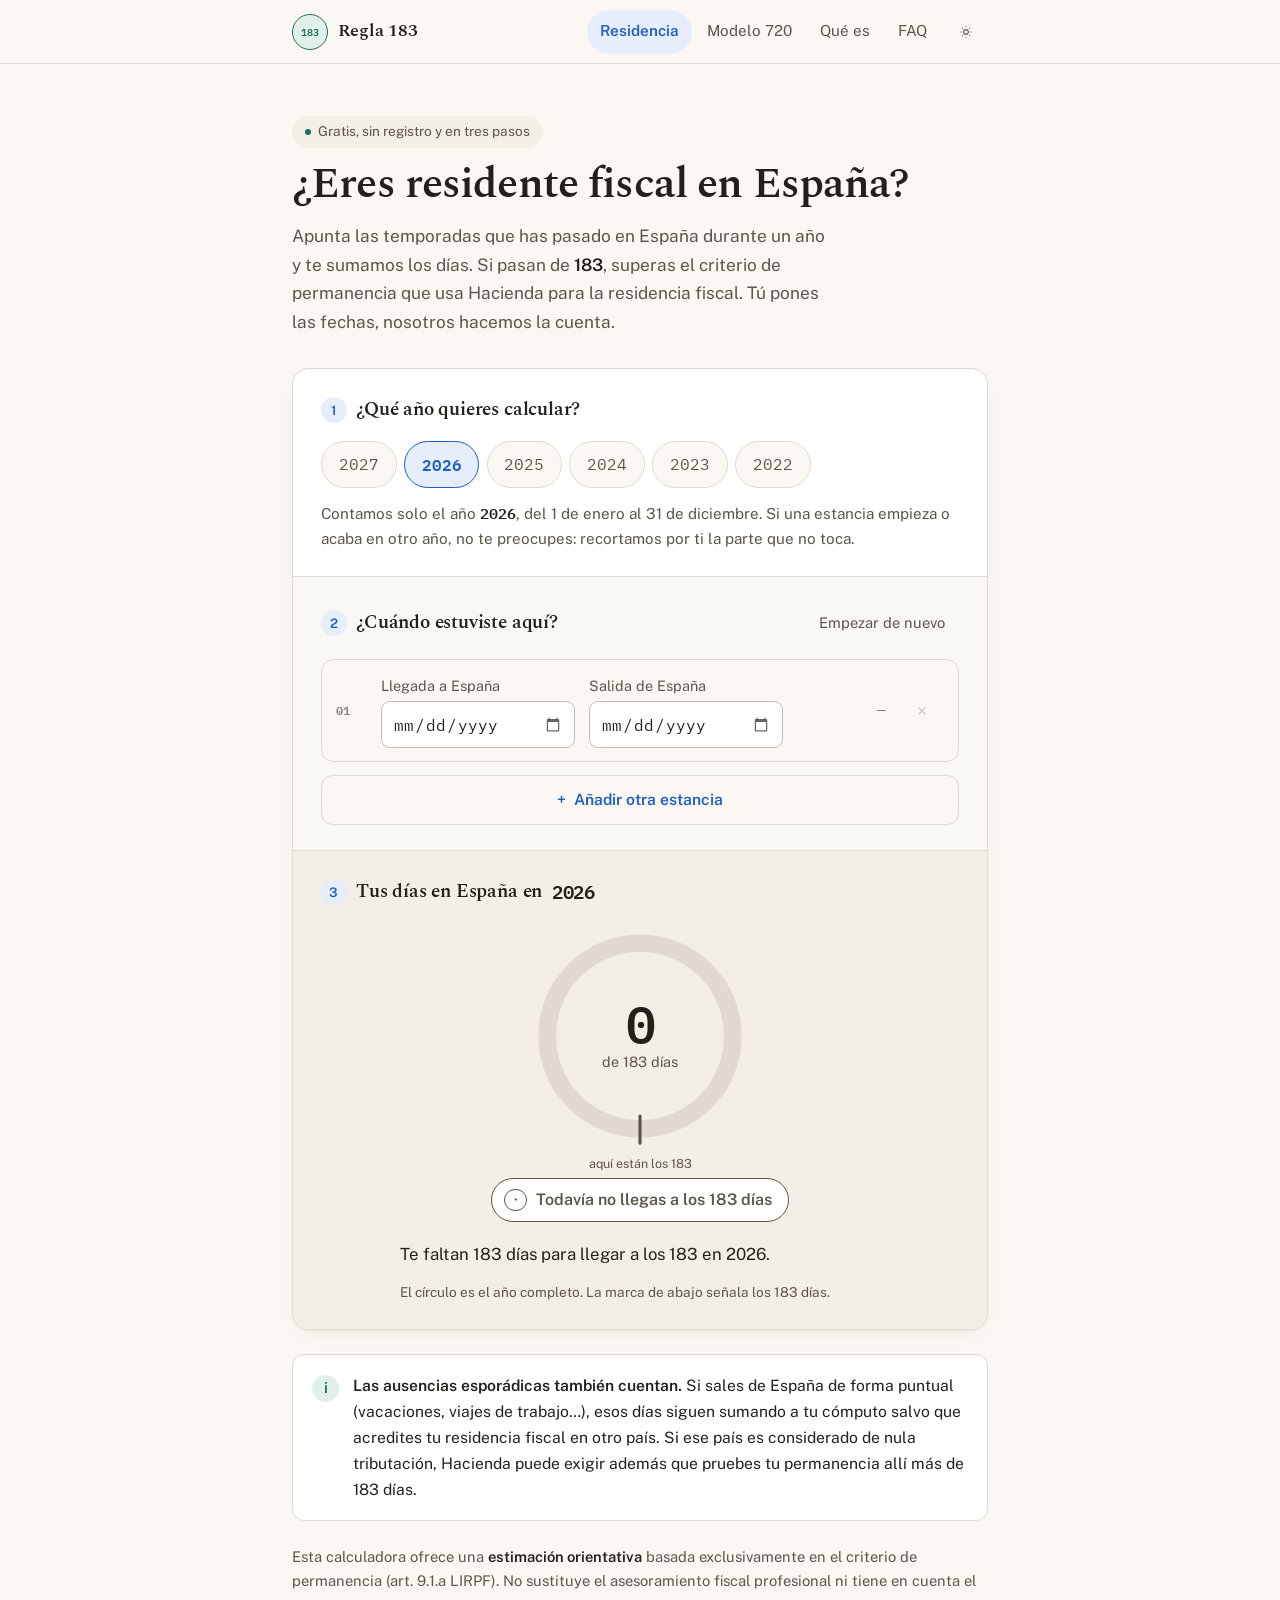
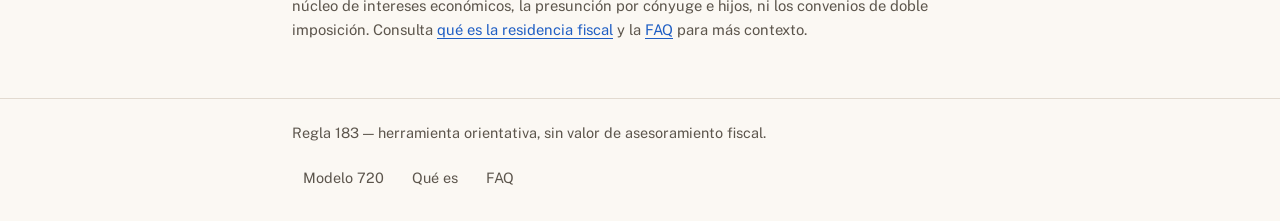
==== index.html @ afbf7faf "Añade segunda herramienta: asistente orientativo del Modelo 720 Nueva página modelo-720.html: asiste" ====
<!DOCTYPE html>
<html lang="es">
<head>
<meta charset="UTF-8" />
<meta name="viewport" content="width=device-width, initial-scale=1.0" />
<title>Regla 183 — Calculadora de residencia fiscal en España</title>
<meta name="description" content="Calcula cuántos días has estado en España durante el año natural y comprueba si superas el umbral de los 183 días que marca la residencia fiscal, según la Ley del IRPF." />
<link rel="canonical" href="https://183rule.netlify.app/" />
<meta name="theme-color" content="#fbf8f3" media="(prefers-color-scheme: light)" />
<meta name="theme-color" content="#191713" media="(prefers-color-scheme: dark)" />

<meta property="og:type" content="website" />
<meta property="og:site_name" content="Regla 183" />
<meta property="og:title" content="Regla 183 — Calculadora de residencia fiscal en España" />
<meta property="og:description" content="Calcula cuántos días has estado en España durante el año natural y comprueba si superas el umbral de los 183 días de residencia fiscal." />
<meta property="og:url" content="https://183rule.netlify.app/" />
<meta property="og:locale" content="es_ES" />
<meta property="og:image" content="https://183rule.netlify.app/assets/og-image.png" />
<meta property="og:image:width" content="1200" />
<meta property="og:image:height" content="630" />
<meta property="og:image:alt" content="Regla 183 — calculadora de residencia fiscal en España" />
<meta name="twitter:card" content="summary_large_image" />
<meta name="twitter:title" content="Regla 183 — Calculadora de residencia fiscal en España" />
<meta name="twitter:description" content="Calcula tus días de presencia en España y comprueba el umbral de los 183 días de residencia fiscal." />
<meta name="twitter:image" content="https://183rule.netlify.app/assets/og-image.png" />

<link rel="icon" type="image/svg+xml" href="assets/favicon.svg" />
<link rel="icon" type="image/png" sizes="16x16" href="assets/favicon-16x16.png" />
<link rel="icon" type="image/png" sizes="32x32" href="assets/favicon-32x32.png" />
<link rel="icon" type="image/png" sizes="48x48" href="assets/favicon-48x48.png" />
<link rel="apple-touch-icon" sizes="180x180" href="assets/apple-touch-icon.png" />
<script src="assets/theme-init.js"></script>
<link rel="preconnect" href="https://fonts.googleapis.com" />
<link rel="preconnect" href="https://fonts.gstatic.com" crossorigin />
<link href="https://fonts.googleapis.com/css2?family=Spectral:wght@600&family=Public+Sans:wght@400;600&family=IBM+Plex+Mono:wght@400;600&display=swap" rel="stylesheet" />
<link rel="stylesheet" href="assets/styles.css" />

<script type="application/ld+json">
{
  "@context": "https://schema.org",
  "@type": "WebApplication",
  "name": "Regla 183",
  "url": "https://183rule.netlify.app/",
  "description": "Calculadora orientativa de residencia fiscal en España según el criterio de los 183 días del artículo 9 de la Ley 35/2006 del IRPF.",
  "applicationCategory": "FinanceApplication",
  "operatingSystem": "Any",
  "isAccessibleForFree": true,
  "offers": {
    "@type": "Offer",
    "price": "0",
    "priceCurrency": "EUR"
  },
  "inLanguage": "es"
}
</script>
</head>
<body>
<a href="#main-content" class="skip-link">Saltar al contenido</a>

<header class="masthead">
  <div class="header-bar">
    <a href="index.html" class="brand">
      <span class="seal">183</span>
      <span class="wordmark">Regla 183</span>
    </a>
    <nav class="main-nav" aria-label="Principal">
      <div class="nav-links">
        <a href="index.html" class="nav-link" aria-current="page">Residencia</a>
        <a href="modelo-720.html" class="nav-link">Modelo 720</a>
        <a href="info.html" class="nav-link">Qué es</a>
        <a href="faq.html" class="nav-link">FAQ</a>
      </div>
      <button id="theme-toggle" class="theme-toggle" type="button" aria-label="Cambiar tema claro/oscuro">
        <svg width="14" height="14" viewBox="0 0 24 24" fill="none" stroke="currentColor" stroke-width="2" aria-hidden="true"><circle cx="12" cy="12" r="4"/><path d="M12 2v2M12 20v2M4.9 4.9l1.4 1.4M17.7 17.7l1.4 1.4M2 12h2M20 12h2M4.9 19.1l1.4-1.4M17.7 6.3l1.4-1.4"/></svg>
      </button>
    </nav>
  </div>
</header>

<main class="page-main" id="main-content">

  <div class="hero">
    <p class="eyebrow">Gratis, sin registro y en tres pasos</p>
    <h1>¿Eres residente fiscal en España?</h1>
    <p class="lede">
      Apunta las temporadas que has pasado en España durante un año y te sumamos los días. Si pasan de
      <strong>183</strong>, superas el criterio de permanencia que usa Hacienda para la residencia fiscal.
      Tú pones las fechas, nosotros hacemos la cuenta.
    </p>
  </div>

  <div class="sheet">

    <section class="step" aria-labelledby="step-year">
      <div class="step-head">
        <h2 class="step-title" id="step-year"><span class="step-num" aria-hidden="true">1</span> ¿Qué año quieres calcular?</h2>
      </div>
      <div id="year-picker" class="year-picker" role="group" aria-label="Elige el año natural del cálculo"></div>
      <p class="year-note">
        Contamos solo el año <strong id="year-note-value">—</strong>, del 1 de enero al 31 de diciembre. Si una
        estancia empieza o acaba en otro año, no te preocupes: recortamos por ti la parte que no toca.
      </p>
    </section>

    <section class="step step-periods" aria-labelledby="step-periods">
      <div class="step-head">
        <h2 class="step-title" id="step-periods"><span class="step-num" aria-hidden="true">2</span> ¿Cuándo estuviste aquí?</h2>
        <button type="button" id="reset-periods" class="btn-text">Empezar de nuevo</button>
      </div>

      <div id="periods" class="ledger"></div>

      <template id="row-template">
        <div class="ledger-row" role="group">
          <span class="ledger-index" aria-hidden="true">01</span>
          <div class="ledger-field is-start">
            <label class="field-label" data-role="start-label">Llegada a España</label>
            <input type="date" data-field="start" class="date-input" autocomplete="off" />
          </div>
          <div class="ledger-field is-end">
            <label class="field-label" data-role="end-label">Salida de España</label>
            <input type="date" data-field="end" class="date-input" autocomplete="off" />
          </div>
          <div class="row-days is-empty">—</div>
          <button type="button" class="remove-row" aria-label="Eliminar periodo">
            <svg width="14" height="14" viewBox="0 0 24 24" fill="none" stroke="currentColor" stroke-width="2" aria-hidden="true"><path d="M18 6L6 18M6 6l12 12"/></svg>
          </button>
        </div>
      </template>

      <button id="add-period" type="button" class="btn-add">
        <span aria-hidden="true">+</span><span>Añadir otra estancia</span>
      </button>
    </section>

    <section class="step verdict-panel" aria-labelledby="step-result">
      <div class="step-head">
        <h2 class="step-title" id="step-result">
          <span class="step-num" aria-hidden="true">3</span> Tus días en España en <span id="result-year" class="font-mono">—</span>
        </h2>
      </div>

      <div class="verdict-hero">
        <div class="gauge">
          <svg class="gauge-svg" viewBox="0 0 140 140" aria-hidden="true">
            <circle class="gauge-track" cx="70" cy="70" r="58"></circle>
            <circle id="gauge-arc" class="gauge-arc" cx="70" cy="70" r="58"></circle>
            <line class="gauge-threshold" x1="70" y1="120" x2="70" y2="137"></line>
          </svg>
          <div class="gauge-center">
            <span id="total-days" class="day-count">0</span>
            <span class="day-unit">de 183 días</span>
          </div>
          <span class="gauge-threshold-label" aria-hidden="true">aquí están los 183</span>
        </div>

        <span id="verdict-stamp" class="stamp is-not-resident">
          <span class="stamp-glyph" aria-hidden="true">—</span>
          <span id="verdict-stamp-text">Todavía no llegas a los 183 días</span>
        </span>
      </div>

      <div class="verdict-body">
        <p id="verdict-detail" class="verdict-detail" aria-live="polite">Pon tus fechas arriba y verás el total al instante.</p>
        <p id="verdict-overlap-note" class="verdict-overlap-note" hidden></p>
        <p class="gauge-caption">El círculo es el año completo. La marca de abajo señala los 183 días.</p>
      </div>
    </section>

  </div>

  <div class="notice">
    <span class="notice-icon" aria-hidden="true">i</span>
    <p>
      <strong>Las ausencias esporádicas también cuentan.</strong> Si sales de España de forma puntual (vacaciones,
      viajes de trabajo…), esos días siguen sumando a tu cómputo salvo que acredites tu residencia fiscal en otro
      país. Si ese país es considerado de nula tributación, Hacienda puede exigir además que pruebes tu permanencia
      allí más de 183 días.
    </p>
  </div>

  <div class="notice-muted">
    <p>
      Esta calculadora ofrece una <strong>estimación orientativa</strong> basada exclusivamente en el criterio de
      permanencia (art. 9.1.a LIRPF). No sustituye el asesoramiento fiscal profesional ni tiene en cuenta el
      núcleo de intereses económicos, la presunción por cónyuge e hijos, ni los convenios de doble imposición.
      Consulta <a href="info.html">qué es la residencia fiscal</a> y la <a href="faq.html">FAQ</a> para más contexto.
    </p>
  </div>

</main>

<footer class="site-footer">
  <div class="footer-bar">
    <p>Regla 183 — herramienta orientativa, sin valor de asesoramiento fiscal.</p>
    <nav class="footer-nav" aria-label="Pie de página">
      <a href="modelo-720.html" class="nav-link">Modelo 720</a>
      <a href="info.html" class="nav-link">Qué es</a>
      <a href="faq.html" class="nav-link">FAQ</a>
    </nav>
  </div>
</footer>

<script src="assets/calculator.js"></script>
<script src="assets/theme.js"></script>
</body>
</html>
---- assets/styles.css ----
/* ==========================================================================
   Regla 183 — sistema de diseño
   Tono: cercano y legible. Papel cálido, formas suaves, tipografía grande.
   Los datos (fechas, días) siguen en monoespaciada para que se lean exactos,
   pero los rótulos hablan en lenguaje normal, no administrativo.

   Hoja de estilos autocontenida (sin Tailwind ni ningún runtime).

   Tres acentos con papeles distintos:
   --action   → interacción (foco, enlaces, botón principal, año activo)
   --accent   → identidad de marca (sello, avisos), decorativo
   --positive → se ha superado el umbral de 183 días (resultado)
   ========================================================================== */

:root {
  --ink: #23201c;
  --ink-soft: #5c554c;
  --ink-faint: #8b8377;
  --paper: #fbf8f3;
  --paper-raised: #ffffff;
  --paper-sunken: #f4efe6;
  --line: #e2dad0;
  --line-strong: #c6bcae;
  --accent: #17705d;
  --accent-soft: #e2f0ea;
  --action: #1f5ec4;
  --action-soft: #e6edfb;
  --positive: #8a5f12;
  --positive-soft: #f3e8d2;
  --alert: #a93a2c;
  --alert-soft: #fbeae6;
  --focus-ring: #1f5ec4;
  --shadow-soft: 0 1px 2px rgba(35, 32, 28, 0.04), 0 8px 24px -12px rgba(35, 32, 28, 0.10);

  --font-display: "Spectral", Georgia, "Times New Roman", serif;
  --font-body: "Public Sans", system-ui, -apple-system, "Segoe UI", sans-serif;
  --font-mono: "IBM Plex Mono", ui-monospace, "SFMono-Regular", Menlo, Consolas, monospace;

  --r-lg: 16px;
  --r-md: 12px;
  --r-sm: 9px;

  --container: 46rem;
  --space-page-x: 1.25rem;
}

@media (prefers-color-scheme: dark) {
  :root:not([data-theme="light"]) {
    --ink: #f2ece2;
    --ink-soft: #b5aca0;
    --ink-faint: #8d8478;
    --paper: #191713;
    --paper-raised: #22201b;
    --paper-sunken: #14120f;
    --line: #34302a;
    --line-strong: #4a443c;
    --accent: #66c4a7;
    --accent-soft: #1b2b26;
    --action: #8fb6f5;
    --action-soft: #1c2434;
    --positive: #e0b15c;
    --positive-soft: #332a17;
    --alert: #e89a8c;
    --alert-soft: #2e211d;
    --focus-ring: #8fb6f5;
    --shadow-soft: 0 1px 2px rgba(0, 0, 0, 0.3), 0 10px 28px -14px rgba(0, 0, 0, 0.6);
  }
}

:root[data-theme="dark"] {
  --ink: #f2ece2;
  --ink-soft: #b5aca0;
  --ink-faint: #8d8478;
  --paper: #191713;
  --paper-raised: #22201b;
  --paper-sunken: #14120f;
  --line: #34302a;
  --line-strong: #4a443c;
  --accent: #66c4a7;
  --accent-soft: #1b2b26;
  --action: #8fb6f5;
  --action-soft: #1c2434;
  --alert: #e89a8c;
  --alert-soft: #2e211d;
  --focus-ring: #8fb6f5;
  --shadow-soft: 0 1px 2px rgba(0, 0, 0, 0.3), 0 10px 28px -14px rgba(0, 0, 0, 0.6);
}

/* ---- reset ---- */

* {
  box-sizing: border-box;
}

html {
  -webkit-text-size-adjust: 100%;
}

body {
  margin: 0;
  min-height: 100vh;
  min-height: 100svh;
  display: flex;
  flex-direction: column;
  background: var(--paper);
  color: var(--ink);
  font-family: var(--font-body);
  font-size: 17px;
  line-height: 1.6;
  -webkit-font-smoothing: antialiased;
}

@media (prefers-reduced-motion: reduce) {
  *, *::before, *::after {
    animation-duration: 0.001ms !important;
    transition-duration: 0.001ms !important;
    scroll-behavior: auto !important;
  }
}

h1, h2, h3 {
  font-family: var(--font-display);
  color: var(--ink);
  text-wrap: balance;
  font-weight: 600;
  margin: 0;
}

p {
  text-wrap: pretty;
}

strong, b {
  font-weight: 600;
}

a {
  color: inherit;
}

button {
  font: inherit;
  color: inherit;
}

svg {
  display: block;
}

.font-mono {
  font-family: var(--font-mono);
  font-feature-settings: "tnum" 1;
}

.muted {
  color: var(--ink-soft);
}

.sr-only {
  position: absolute;
  width: 1px;
  height: 1px;
  padding: 0;
  margin: -1px;
  overflow: hidden;
  clip: rect(0 0 0 0);
  white-space: nowrap;
  border: 0;
}

::selection {
  background: var(--action-soft);
  color: var(--ink);
}

a:focus-visible,
button:focus-visible,
input:focus-visible,
select:focus-visible,
summary:focus-visible,
[tabindex]:focus-visible {
  outline: 2.5px solid var(--focus-ring);
  outline-offset: 2px;
  border-radius: 6px;
}

.skip-link {
  position: absolute;
  left: 1rem;
  top: -3.5rem;
  background: var(--ink);
  color: var(--paper);
  padding: 0.7rem 1.1rem;
  border-radius: var(--r-sm);
  font-size: 0.95rem;
  z-index: 100;
  transition: top 0.15s ease;
}
.skip-link:focus {
  top: 1rem;
}

/* ---- page shell ---- */

.container {
  width: 100%;
  max-width: var(--container);
  margin-inline: auto;
  padding-inline: var(--space-page-x);
}

.page-main {
  flex: 1 1 auto;
  width: 100%;
  max-width: var(--container);
  margin-inline: auto;
  padding: 2rem var(--space-page-x) 3.5rem;
}

@media (min-width: 640px) {
  .page-main { padding-top: 3.25rem; }
}

/* ---- header ---- */

.masthead {
  border-bottom: 1px solid var(--line);
  position: sticky;
  top: 0;
  background: color-mix(in srgb, var(--paper) 88%, transparent);
  backdrop-filter: blur(8px);
  z-index: 10;
}

.header-bar {
  max-width: var(--container);
  margin-inline: auto;
  padding: 0.6rem var(--space-page-x);
  display: flex;
  align-items: center;
  justify-content: space-between;
  gap: 1rem;
}

.brand {
  display: flex;
  align-items: center;
  gap: 0.6rem;
  flex-shrink: 0;
  text-decoration: none;
}

.seal {
  width: 2.25rem;
  height: 2.25rem;
  border-radius: 50%;
  border: 1.5px solid var(--accent);
  background: var(--accent-soft);
  display: grid;
  place-items: center;
  font-family: var(--font-mono);
  font-size: 0.62rem;
  font-weight: 600;
  letter-spacing: 0.01em;
  color: var(--accent);
  flex-shrink: 0;
}

.wordmark {
  font-family: var(--font-display);
  font-weight: 600;
  font-size: 1.15rem;
  letter-spacing: -0.01em;
}

.main-nav {
  display: flex;
  align-items: center;
  gap: 0.25rem;
}

.nav-links {
  display: flex;
  align-items: center;
  gap: 0.15rem;
}

.nav-link {
  font-size: 0.95rem;
  color: var(--ink-soft);
  text-decoration: none;
  white-space: nowrap;
  border-radius: 999px;
  transition: color 0.15s ease, background-color 0.15s ease;
}
.nav-link:hover {
  color: var(--ink);
  background: var(--paper-sunken);
}
.nav-link[aria-current="page"] {
  color: var(--action);
  background: var(--action-soft);
  font-weight: 600;
}

.main-nav .nav-link {
  display: inline-flex;
  align-items: center;
  min-height: 2.75rem;
  padding: 0 0.8rem;
}

/* ---- theme toggle ---- */

.theme-toggle {
  width: 2.75rem;
  height: 2.75rem;
  border: 1px solid transparent;
  border-radius: 50%;
  display: grid;
  place-items: center;
  color: var(--ink-soft);
  background: transparent;
  cursor: pointer;
  transition: background-color 0.15s ease, color 0.15s ease;
  flex-shrink: 0;
}
.theme-toggle:hover { background: var(--paper-sunken); color: var(--ink); }

/* ---- hero ---- */

.hero {
  margin-bottom: 2rem;
}

.eyebrow {
  font-size: 0.85rem;
  color: var(--ink-soft);
  margin: 0 0 0.75rem;
  display: inline-flex;
  align-items: center;
  gap: 0.45rem;
  background: var(--paper-sunken);
  border-radius: 999px;
  padding: 0.3rem 0.8rem;
}
.eyebrow::before {
  content: "";
  width: 0.4rem;
  height: 0.4rem;
  border-radius: 50%;
  background: var(--accent);
  flex: none;
}

.hero h1 {
  font-size: 2.1rem;
  line-height: 1.15;
  letter-spacing: -0.02em;
  margin-bottom: 0.8rem;
}
@media (min-width: 640px) {
  .hero h1 { font-size: 2.7rem; }
}

.lede {
  font-size: 1.08rem;
  line-height: 1.65;
  color: var(--ink-soft);
  max-width: 34rem;
  margin: 0;
}
.lede strong {
  color: var(--ink);
}

/* ==========================================================================
   Hoja de cálculo: pasos 1 · 2 · 3
   ========================================================================== */

.sheet {
  border: 1px solid var(--line);
  border-radius: var(--r-lg);
  background: var(--paper-raised);
  box-shadow: var(--shadow-soft);
  overflow: hidden;
}

.step {
  padding: 1.35rem var(--space-page-x);
  border-bottom: 1px solid var(--line);
}
@media (min-width: 640px) {
  .step { padding: 1.6rem 1.75rem; }
}

.step:last-child { border-bottom: none; }

.step-periods {
  background: color-mix(in srgb, var(--paper-raised) 55%, var(--paper-sunken) 45%);
}

.step-head {
  display: flex;
  align-items: center;
  justify-content: space-between;
  gap: 0.5rem 1rem;
  flex-wrap: wrap;
  margin-bottom: 1rem;
}

.step-title {
  display: flex;
  align-items: center;
  gap: 0.6rem;
  margin: 0;
  font-family: var(--font-display);
  font-size: 1.2rem;
  font-weight: 600;
  letter-spacing: -0.01em;
  color: var(--ink);
}

.step-num {
  font-family: var(--font-body);
  font-size: 0.82rem;
  font-weight: 600;
  color: var(--action);
  background: var(--action-soft);
  width: 1.6rem;
  height: 1.6rem;
  border-radius: 50%;
  display: inline-grid;
  place-items: center;
  flex: none;
}

/* ---- año natural ---- */

.year-picker {
  display: flex;
  flex-wrap: wrap;
  gap: 0.45rem;
}

.year-btn {
  font-family: var(--font-mono);
  font-feature-settings: "tnum" 1;
  font-size: 1rem;
  min-height: 2.9rem;
  padding: 0 1.05rem;
  background: var(--paper);
  color: var(--ink-soft);
  border: 1px solid var(--line);
  border-radius: 999px;
  cursor: pointer;
  transition: border-color 0.15s ease, color 0.15s ease, background-color 0.15s ease, transform 0.12s ease;
}
.year-btn:hover {
  border-color: var(--line-strong);
  color: var(--ink);
}
.year-btn:active { transform: scale(0.97); }
.year-btn[aria-pressed="true"] {
  border-color: var(--action);
  background: var(--action-soft);
  color: var(--action);
  font-weight: 600;
}

.year-note {
  font-size: 0.95rem;
  line-height: 1.6;
  color: var(--ink-soft);
  margin: 0.9rem 0 0;
}
.year-note strong {
  color: var(--ink);
  font-family: var(--font-mono);
  font-feature-settings: "tnum" 1;
  font-weight: 600;
}

.field-label {
  font-size: 0.9rem;
  color: var(--ink-soft);
  display: block;
  margin-bottom: 0.35rem;
}

/* ---- section (páginas de contenido) ---- */

.section {
  margin-bottom: 2rem;
}

.section-head {
  display: flex;
  align-items: baseline;
  justify-content: space-between;
  gap: 1rem;
  margin-bottom: 0.5rem;
}

.section-label {
  font-family: var(--font-display);
  font-size: 1.2rem;
  color: var(--ink);
  margin: 0;
  font-weight: 600;
}

.btn-text {
  font-size: 0.92rem;
  color: var(--ink-soft);
  background: none;
  border: 1px solid transparent;
  border-radius: 999px;
  min-height: 2.5rem;
  padding: 0 0.8rem;
  cursor: pointer;
  transition: color 0.15s ease, background-color 0.15s ease;
}
.btn-text:hover {
  color: var(--ink);
  background: var(--paper-sunken);
}

/* ==========================================================================
   Periodos de estancia
   ========================================================================== */

.ledger {
  display: flex;
  flex-direction: column;
  gap: 0.7rem;
}

.ledger-row {
  display: grid;
  grid-template-columns: auto 1fr auto;
  grid-template-areas:
    "idx  days  del"
    "start start start"
    "end   end   end";
  gap: 0.7rem 0.75rem;
  align-items: center;
  padding: 0.85rem 0.9rem;
  border: 1px solid var(--line);
  border-radius: var(--r-md);
  background: var(--paper);
  transition: border-color 0.15s ease;
}
.ledger-row:hover,
.ledger-row:focus-within {
  border-color: var(--line-strong);
}

@media (min-width: 30rem) {
  .ledger-row {
    grid-template-columns: auto 1fr 1fr auto;
    grid-template-areas:
      "idx  days  days  del"
      "start start end  end";
  }
}

@media (min-width: 40rem) {
  .ledger-row {
    grid-template-columns: 1.9rem 1fr 1fr 5.5rem 2.75rem;
    grid-template-areas: "idx start end days del";
    align-items: end;
    gap: 0.9rem;
  }
}

.ledger-row.is-entering {
  animation: rowIn 0.24s cubic-bezier(0.22, 1, 0.36, 1);
}
.ledger-row.is-leaving {
  animation: rowOut 0.18s ease-in forwards;
  pointer-events: none;
}

@keyframes rowIn {
  from { opacity: 0; transform: translateY(-8px) scale(0.99); }
  to   { opacity: 1; transform: none; }
}
@keyframes rowOut {
  from { opacity: 1; }
  to   { opacity: 0; transform: translateY(-4px); }
}

.ledger-index {
  grid-area: idx;
  font-family: var(--font-mono);
  font-feature-settings: "tnum" 1;
  font-size: 0.78rem;
  font-weight: 600;
  color: var(--ink-faint);
  align-self: center;
}

.ledger-field { min-width: 0; }
.ledger-field.is-start { grid-area: start; }
.ledger-field.is-end { grid-area: end; }

@media (min-width: 40rem) {
  .ledger-field .field-label { margin-bottom: 0.3rem; }
}

.date-input {
  font-family: var(--font-mono);
  font-feature-settings: "tnum" 1;
  font-size: 1rem;
  min-height: 2.9rem;
  background: var(--paper-raised);
  border: 1px solid var(--line-strong);
  border-radius: var(--r-sm);
  color: var(--ink);
  padding: 0.5rem 0.7rem;
  width: 100%;
  transition: border-color 0.15s ease, box-shadow 0.15s ease;
}
.date-input:hover {
  border-color: var(--ink-faint);
}
.date-input:focus {
  border-color: var(--action);
  box-shadow: 0 0 0 3px var(--action-soft);
  outline: none;
}
.date-input.invalid {
  border-color: var(--alert);
  color: var(--alert);
}
.date-input:focus-visible {
  outline: 2.5px solid var(--focus-ring);
  outline-offset: 2px;
}
.date-input::-webkit-calendar-picker-indicator {
  opacity: 0.6;
  cursor: pointer;
}
.date-input:hover::-webkit-calendar-picker-indicator,
.date-input:focus::-webkit-calendar-picker-indicator {
  opacity: 1;
}
:root[data-theme="dark"] .date-input::-webkit-calendar-picker-indicator {
  filter: invert(0.85);
}
@media (prefers-color-scheme: dark) {
  :root:not([data-theme="light"]) .date-input::-webkit-calendar-picker-indicator {
    filter: invert(0.85);
  }
}

.row-days {
  grid-area: days;
  font-family: var(--font-mono);
  font-feature-settings: "tnum" 1;
  color: var(--ink-soft);
  font-size: 0.85rem;
  align-self: center;
  justify-self: end;
  text-align: right;
  white-space: nowrap;
  padding: 0.25rem 0.6rem;
  border-radius: 999px;
  background: var(--paper-sunken);
}
.row-days.is-empty {
  background: transparent;
  color: var(--ink-faint);
}
.row-days.is-invalid {
  color: var(--alert);
  background: var(--alert-soft);
}

@media (min-width: 40rem) {
  .row-days {
    background: transparent;
    padding: 0;
  }
  .row-days.is-invalid { background: transparent; }
}

.remove-row {
  grid-area: del;
  align-self: center;
  justify-self: end;
  color: var(--ink-soft);
  width: 2.75rem;
  height: 2.75rem;
  display: grid;
  place-items: center;
  border-radius: 50%;
  border: 1px solid transparent;
  background: none;
  cursor: pointer;
  transition: color 0.15s ease, background-color 0.15s ease, opacity 0.15s ease;
}
.remove-row:hover {
  color: var(--alert);
  background: var(--alert-soft);
}
.remove-row:disabled {
  opacity: 0.3;
  cursor: not-allowed;
  background: none;
}

.btn-add {
  font-size: 0.98rem;
  font-weight: 600;
  color: var(--action);
  background: var(--paper);
  border: 1px solid var(--line);
  border-radius: var(--r-md);
  width: 100%;
  margin-top: 0.8rem;
  min-height: 2.9rem;
  padding: 0.7rem;
  display: flex;
  align-items: center;
  justify-content: center;
  gap: 0.5rem;
  cursor: pointer;
  transition: background-color 0.15s ease, border-color 0.15s ease, color 0.15s ease, transform 0.12s ease;
}
.btn-add:hover {
  border-color: var(--action);
  background: var(--action-soft);
}
.btn-add:active { transform: scale(0.985); }

/* ==========================================================================
   Resultado
   ========================================================================== */

.verdict-panel {
  background: var(--paper-sunken);
}

.verdict-hero {
  display: flex;
  flex-direction: column;
  align-items: center;
  text-align: center;
}

.gauge {
  position: relative;
  width: 12.5rem;
  height: 12.5rem;
  flex: none;
  margin-bottom: 1.9rem;
}
@media (min-width: 34rem) {
  .gauge { width: 14rem; height: 14rem; }
}

.gauge-svg {
  width: 100%;
  height: 100%;
  overflow: visible;
}

.gauge-track {
  fill: none;
  stroke: var(--line);
  stroke-width: 11;
}

.gauge-arc {
  fill: none;
  stroke: var(--ink-faint);
  stroke-width: 11;
  stroke-linecap: round;
  transform: rotate(-90deg);
  transform-origin: 70px 70px;
  stroke-dasharray: 364.42;
  stroke-dashoffset: 364.42;
  transition: stroke-dashoffset 0.55s cubic-bezier(0.22, 1, 0.36, 1), stroke 0.3s ease;
}
.gauge-arc.is-resident {
  stroke: var(--positive);
}

.gauge-threshold {
  stroke: var(--ink-soft);
  stroke-width: 2;
  stroke-linecap: round;
}

.gauge-threshold-label {
  position: absolute;
  left: 50%;
  bottom: -0.4rem;
  transform: translate(-50%, 100%);
  font-size: 0.78rem;
  color: var(--ink-soft);
  white-space: nowrap;
}

.gauge-center {
  position: absolute;
  inset: 0;
  display: grid;
  place-content: center;
  justify-items: center;
  gap: 0.1rem;
  text-align: center;
}

.day-count {
  font-family: var(--font-mono);
  font-feature-settings: "tnum" 1;
  font-weight: 600;
  letter-spacing: -0.03em;
  line-height: 1;
  font-size: 3.1rem;
  color: var(--ink);
  transition: color 0.3s ease;
}
.gauge:has(.gauge-arc.is-resident) .day-count {
  color: var(--positive);
}

.day-unit {
  font-size: 0.9rem;
  color: var(--ink-soft);
}

.gauge-caption {
  font-size: 0.85rem;
  color: var(--ink-soft);
  margin: 0.9rem 0 0;
}

.verdict-body {
  max-width: 30rem;
  margin: 1.2rem auto 0;
}

.stamp {
  font-weight: 600;
  border: 1px solid currentColor;
  padding: 0.6rem 0.95rem 0.6rem 0.75rem;
  display: inline-flex;
  align-items: center;
  gap: 0.6rem;
  border-radius: 999px;
  font-size: 1rem;
  line-height: 1.35;
  text-align: left;
  color: var(--ink-soft);
  background: var(--paper-raised);
  transition: color 0.3s ease, background-color 0.3s ease, border-color 0.3s ease;
}
.stamp.is-resident {
  color: var(--positive);
  background: var(--positive-soft);
}
.stamp.is-not-resident {
  color: var(--ink-soft);
  background: var(--paper-raised);
}

.stamp-glyph {
  font-size: 0.95em;
  flex: none;
  width: 1.4rem;
  height: 1.4rem;
  border-radius: 50%;
  border: 1.5px solid currentColor;
  display: inline-grid;
  place-items: center;
  line-height: 1;
}

.verdict-detail {
  font-size: 1.05rem;
  color: var(--ink);
  margin: 0.9rem 0 0;
  line-height: 1.6;
}

.verdict-overlap-note {
  font-size: 0.92rem;
  color: var(--ink-soft);
  margin: 0.8rem 0 0;
  padding: 0.7rem 0.85rem;
  background: var(--paper-raised);
  border-radius: var(--r-sm);
}

/* ---- avisos ---- */

.notice {
  border: 1px solid var(--line);
  border-radius: var(--r-md);
  background: var(--paper-raised);
  padding: 1.1rem 1.2rem;
  margin-top: 1.5rem;
  display: flex;
  gap: 0.85rem;
}

.notice-icon {
  flex: none;
  width: 1.7rem;
  height: 1.7rem;
  border-radius: 50%;
  background: var(--accent-soft);
  color: var(--accent);
  display: grid;
  place-items: center;
  font-weight: 600;
  font-size: 0.95rem;
  margin-top: 0.1rem;
}

.notice-muted {
  padding: 0;
  margin-top: 1.5rem;
}

.notice p,
.notice-muted p {
  font-size: 0.98rem;
  line-height: 1.65;
  margin: 0;
}

.notice-muted p {
  color: var(--ink-soft);
  font-size: 0.92rem;
}

.notice-muted strong {
  color: var(--ink);
}

.notice-muted a,
.notice a {
  color: var(--action);
  text-decoration: underline;
  text-underline-offset: 3px;
  text-decoration-thickness: 1px;
}
.notice-muted a:hover,
.notice a:hover {
  text-decoration-color: transparent;
}

/* ---- páginas de contenido (info / faq) ---- */

.prose-doc {
  max-width: 38rem;
}
.prose-doc p {
  color: var(--ink);
  line-height: 1.75;
  margin: 0;
}
.prose-doc p + p {
  margin-top: 1.1rem;
}

.page-main > h2 {
  font-size: 1.65rem;
  margin-top: 2.75rem;
  margin-bottom: 0.9rem;
}

.doc-panel {
  background: var(--paper-raised);
  border: 1px solid var(--line);
  border-radius: var(--r-lg);
  box-shadow: var(--shadow-soft);
  padding: 1.35rem;
  margin: 2rem 0;
}

.clause + .clause {
  margin-top: 1.35rem;
  padding-top: 1.35rem;
  border-top: 1px solid var(--line);
}

.clause-title {
  margin: 0 0 0.6rem;
  font-size: 1.15rem;
}

.clause-number {
  font-family: var(--font-mono);
  color: var(--accent);
  font-size: 0.85em;
}

.clause-body {
  font-size: 1rem;
  line-height: 1.7;
  color: var(--ink-soft);
  margin: 0;
}
.clause-body strong {
  color: var(--ink);
}

.back-link {
  display: inline-flex;
  align-items: center;
  gap: 0.45rem;
  margin-top: 2.5rem;
  min-height: 2.75rem;
  padding: 0 0.9rem 0 0.7rem;
  border-radius: 999px;
  background: var(--paper-sunken);
  font-size: 0.98rem;
  color: var(--ink-soft);
  text-decoration: none;
  transition: color 0.15s ease, background-color 0.15s ease;
}
.back-link:hover {
  color: var(--action);
  background: var(--action-soft);
}

/* ---- FAQ ---- */

.faq-list {
  display: flex;
  flex-direction: column;
  gap: 0.6rem;
}

details.faq-item {
  border: 1px solid var(--line);
  border-radius: var(--r-md);
  background: var(--paper-raised);
  padding: 0 1.1rem;
  transition: border-color 0.15s ease;
}
details.faq-item[open] {
  border-color: var(--line-strong);
}
details.faq-item summary {
  cursor: pointer;
  list-style: none;
  font-family: var(--font-display);
  display: flex;
  align-items: flex-start;
  justify-content: space-between;
  gap: 1rem;
  font-size: 1.15rem;
  line-height: 1.45;
  padding: 1.05rem 0;
  transition: color 0.15s ease;
}
details.faq-item summary:hover { color: var(--action); }
details.faq-item summary::-webkit-details-marker { display: none; }

.faq-marker {
  font-family: var(--font-body);
  color: var(--action);
  transition: transform 0.2s ease;
  flex-shrink: 0;
  margin-top: 0.15em;
}
details.faq-item[open] .faq-marker { transform: rotate(45deg); }

.faq-answer {
  font-size: 1rem;
  line-height: 1.7;
  color: var(--ink-soft);
  max-width: 36rem;
  margin: 0 0 1.1rem;
}
.faq-answer strong {
  color: var(--ink);
}
.faq-answer a {
  color: var(--action);
  text-decoration: underline;
  text-underline-offset: 2px;
}

/* ---- footer ---- */

.site-footer {
  border-top: 1px solid var(--line);
  margin-top: auto;
}

.footer-bar {
  max-width: var(--container);
  margin-inline: auto;
  padding: 1.35rem var(--space-page-x);
  display: flex;
  flex-wrap: wrap;
  align-items: center;
  justify-content: space-between;
  gap: 0.75rem;
  font-size: 0.9rem;
  color: var(--ink-soft);
}

.footer-bar p {
  margin: 0;
}

.footer-nav {
  display: flex;
  gap: 0.35rem;
}

.footer-nav .nav-link {
  display: inline-flex;
  align-items: center;
  min-height: 2.75rem;
  padding: 0 0.7rem;
  font-size: 0.9rem;
}

/* ---- 404 ---- */

.error-page {
  flex: 1 1 auto;
  display: flex;
  flex-direction: column;
  align-items: flex-start;
  justify-content: center;
  max-width: var(--container);
  width: 100%;
  margin-inline: auto;
  padding: 3rem var(--space-page-x);
}
.error-page .eyebrow { margin-bottom: 0.9rem; }
.error-page h1 { font-size: 2.1rem; margin-bottom: 0.8rem; }

/* ==========================================================================
   Asistente Modelo 720 (mismo lenguaje visual que la calculadora de la
   regla de los 183: .sheet, .stamp, .verdict-detail, .year-btn se
   reutilizan tal cual; estas clases son las que le son propias)
   ========================================================================== */

.wizard-progress {
  font-family: var(--font-mono);
  font-size: 0.75rem;
  letter-spacing: 0.04em;
  color: var(--ink-faint);
  margin: 0 0 0.9rem;
}

.wizard-step {
  animation: wizardIn 0.22s cubic-bezier(0.22, 1, 0.36, 1);
}
@keyframes wizardIn {
  from { opacity: 0; transform: translateY(6px); }
  to { opacity: 1; transform: none; }
}

.wizard-question {
  font-size: 1.3rem;
  line-height: 1.3;
  margin: 0 0 0.6rem;
}
@media (min-width: 640px) {
  .wizard-question { font-size: 1.5rem; }
}

.wizard-help {
  font-size: 0.95rem;
  line-height: 1.55;
  color: var(--ink-soft);
  max-width: 32rem;
  margin: 0 0 1.3rem;
}

.wizard-options {
  display: flex;
  flex-wrap: wrap;
  gap: 0.6rem;
  margin-bottom: 0.4rem;
}

.choice-btn {
  font-family: var(--font-body);
  font-size: 1rem;
  min-height: 2.9rem;
  padding: 0 1.15rem;
  background: var(--paper);
  color: var(--ink-soft);
  border: 1px solid var(--line);
  border-radius: 999px;
  cursor: pointer;
  transition: border-color 0.15s ease, color 0.15s ease, background-color 0.15s ease, transform 0.12s ease;
}
.choice-btn:hover {
  border-color: var(--line-strong);
  color: var(--ink);
}
.choice-btn:active { transform: scale(0.97); }
.choice-btn[aria-pressed="true"] {
  border-color: var(--action);
  background: var(--action-soft);
  color: var(--action);
  font-weight: 600;
}

.value-field {
  max-width: 20rem;
  margin-bottom: 0.4rem;
}

.value-input-row {
  position: relative;
  display: flex;
  align-items: center;
}

.value-input {
  font-family: var(--font-mono);
  font-feature-settings: "tnum" 1;
  font-size: 1.1rem;
  min-height: 2.9rem;
  background: var(--paper-raised);
  border: 1px solid var(--line-strong);
  border-radius: var(--r-sm);
  color: var(--ink);
  padding: 0.5rem 2.3rem 0.5rem 0.7rem;
  width: 100%;
  transition: border-color 0.15s ease, box-shadow 0.15s ease;
}
.value-input:hover { border-color: var(--ink-faint); }
.value-input:focus {
  border-color: var(--action);
  box-shadow: 0 0 0 3px var(--action-soft);
  outline: none;
}
.value-input:focus-visible {
  outline: 2.5px solid var(--focus-ring);
  outline-offset: 2px;
}

.value-input-suffix {
  position: absolute;
  right: 0.85rem;
  color: var(--ink-faint);
  font-family: var(--font-mono);
  font-size: 0.95rem;
  pointer-events: none;
}

.wizard-nav {
  display: flex;
  align-items: center;
  gap: 0.75rem;
  margin-top: 1.4rem;
}

.wizard-nav .btn-add {
  width: auto;
  margin-top: 0;
  padding: 0.7rem 1.4rem;
}

/* ---- resultado del asistente ---- */

.result-breakdown {
  list-style: none;
  margin: 1rem 0 0;
  padding: 0;
  display: flex;
  flex-direction: column;
  gap: 0.6rem;
}

.result-item {
  display: flex;
  align-items: flex-start;
  gap: 0.6rem;
  font-size: 0.95rem;
  line-height: 1.5;
  color: var(--ink-soft);
}

.result-item-icon {
  flex: none;
  width: 1.35rem;
  height: 1.35rem;
  border-radius: 50%;
  border: 1.5px solid currentColor;
  display: inline-grid;
  place-items: center;
  font-size: 0.75rem;
  font-weight: 600;
  margin-top: 0.05rem;
}
.result-item.is-flagged { color: var(--positive); }
.result-item.is-clear { color: var(--ink-faint); }

.result-callout {
  margin-top: 1rem;
  padding: 0.85rem 1rem;
  border-radius: var(--r-sm);
  background: var(--paper-raised);
  border: 1px solid var(--line);
  font-size: 0.9rem;
  line-height: 1.6;
  color: var(--ink-soft);
}
.result-callout strong { color: var(--ink); }

.cross-link {
  display: inline-flex;
  align-items: center;
  gap: 0.45rem;
  margin-top: 0.5rem;
  font-size: 0.95rem;
  color: var(--action);
  text-decoration: underline;
  text-underline-offset: 3px;
}
.cross-link:hover { text-decoration-color: transparent; }
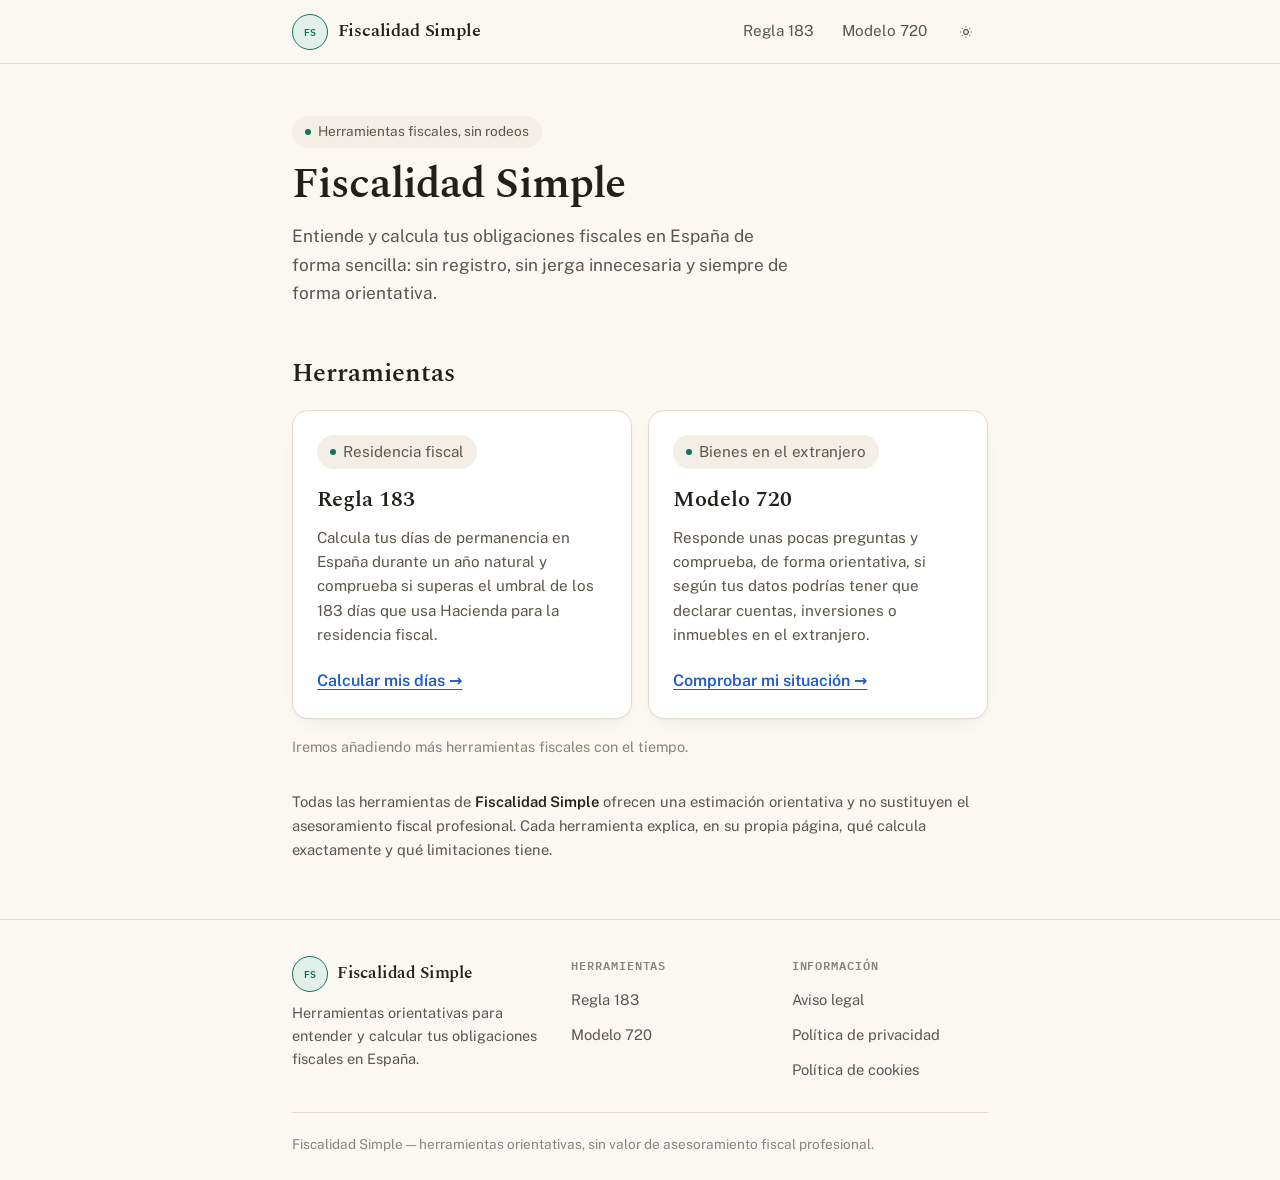
==== commit 2bf867e3: "Reorganiza la arquitectura: Fiscalidad Simple como plataforma La web pasa de ser "la web de la Regla" ====
--- a/index.html
+++ b/index.html
@@ -3,25 +3,25 @@
 <head>
 <meta charset="UTF-8" />
 <meta name="viewport" content="width=device-width, initial-scale=1.0" />
-<title>Regla 183 — Calculadora de residencia fiscal en España</title>
-<meta name="description" content="Calcula cuántos días has estado en España durante el año natural y comprueba si superas el umbral de los 183 días que marca la residencia fiscal, según la Ley del IRPF." />
+<title>Fiscalidad Simple — Herramientas fiscales para particulares en España</title>
+<meta name="description" content="Entiende y calcula tus obligaciones fiscales en España de forma sencilla: residencia fiscal (Regla 183), Modelo 720 y más herramientas orientativas, gratis y sin registro." />
 <link rel="canonical" href="https://183rule.netlify.app/" />
 <meta name="theme-color" content="#fbf8f3" media="(prefers-color-scheme: light)" />
 <meta name="theme-color" content="#191713" media="(prefers-color-scheme: dark)" />
 
 <meta property="og:type" content="website" />
-<meta property="og:site_name" content="Regla 183" />
-<meta property="og:title" content="Regla 183 — Calculadora de residencia fiscal en España" />
-<meta property="og:description" content="Calcula cuántos días has estado en España durante el año natural y comprueba si superas el umbral de los 183 días de residencia fiscal." />
+<meta property="og:site_name" content="Fiscalidad Simple" />
+<meta property="og:title" content="Fiscalidad Simple — Herramientas fiscales para particulares en España" />
+<meta property="og:description" content="Entiende y calcula tus obligaciones fiscales en España de forma sencilla: residencia fiscal, Modelo 720 y más herramientas orientativas." />
 <meta property="og:url" content="https://183rule.netlify.app/" />
 <meta property="og:locale" content="es_ES" />
 <meta property="og:image" content="https://183rule.netlify.app/assets/og-image.png" />
 <meta property="og:image:width" content="1200" />
 <meta property="og:image:height" content="630" />
-<meta property="og:image:alt" content="Regla 183 — calculadora de residencia fiscal en España" />
+<meta property="og:image:alt" content="Fiscalidad Simple — herramientas fiscales para particulares" />
 <meta name="twitter:card" content="summary_large_image" />
-<meta name="twitter:title" content="Regla 183 — Calculadora de residencia fiscal en España" />
-<meta name="twitter:description" content="Calcula tus días de presencia en España y comprueba el umbral de los 183 días de residencia fiscal." />
+<meta name="twitter:title" content="Fiscalidad Simple — Herramientas fiscales para particulares en España" />
+<meta name="twitter:description" content="Entiende y calcula tus obligaciones fiscales en España de forma sencilla." />
 <meta name="twitter:image" content="https://183rule.netlify.app/assets/og-image.png" />
 
 <link rel="icon" type="image/svg+xml" href="assets/favicon.svg" />
@@ -38,18 +38,10 @@
 <script type="application/ld+json">
 {
   "@context": "https://schema.org",
-  "@type": "WebApplication",
-  "name": "Regla 183",
+  "@type": "WebSite",
+  "name": "Fiscalidad Simple",
   "url": "https://183rule.netlify.app/",
-  "description": "Calculadora orientativa de residencia fiscal en España según el criterio de los 183 días del artículo 9 de la Ley 35/2006 del IRPF.",
-  "applicationCategory": "FinanceApplication",
-  "operatingSystem": "Any",
-  "isAccessibleForFree": true,
-  "offers": {
-    "@type": "Offer",
-    "price": "0",
-    "priceCurrency": "EUR"
-  },
+  "description": "Herramientas orientativas para entender y calcular obligaciones fiscales en España: residencia fiscal, Modelo 720 y próximas herramientas.",
   "inLanguage": "es"
 }
 </script>
@@ -60,15 +52,13 @@
 <header class="masthead">
   <div class="header-bar">
     <a href="index.html" class="brand">
-      <span class="seal">183</span>
-      <span class="wordmark">Regla 183</span>
+      <span class="seal">FS</span>
+      <span class="wordmark">Fiscalidad Simple</span>
     </a>
     <nav class="main-nav" aria-label="Principal">
       <div class="nav-links">
-        <a href="index.html" class="nav-link" aria-current="page">Residencia</a>
+        <a href="regla-183.html" class="nav-link">Regla 183</a>
         <a href="modelo-720.html" class="nav-link">Modelo 720</a>
-        <a href="info.html" class="nav-link">Qué es</a>
-        <a href="faq.html" class="nav-link">FAQ</a>
       </div>
       <button id="theme-toggle" class="theme-toggle" type="button" aria-label="Cambiar tema claro/oscuro">
         <svg width="14" height="14" viewBox="0 0 24 24" fill="none" stroke="currentColor" stroke-width="2" aria-hidden="true"><circle cx="12" cy="12" r="4"/><path d="M12 2v2M12 20v2M4.9 4.9l1.4 1.4M17.7 17.7l1.4 1.4M2 12h2M20 12h2M4.9 19.1l1.4-1.4M17.7 6.3l1.4-1.4"/></svg>
@@ -80,111 +70,44 @@
 <main class="page-main" id="main-content">
 
   <div class="hero">
-    <p class="eyebrow">Gratis, sin registro y en tres pasos</p>
-    <h1>¿Eres residente fiscal en España?</h1>
+    <p class="eyebrow">Herramientas fiscales, sin rodeos</p>
+    <h1>Fiscalidad Simple</h1>
     <p class="lede">
-      Apunta las temporadas que has pasado en España durante un año y te sumamos los días. Si pasan de
-      <strong>183</strong>, superas el criterio de permanencia que usa Hacienda para la residencia fiscal.
-      Tú pones las fechas, nosotros hacemos la cuenta.
+      Entiende y calcula tus obligaciones fiscales en España de forma sencilla: sin registro, sin jerga
+      innecesaria y siempre de forma orientativa.
     </p>
   </div>
 
-  <div class="sheet">
+  <h2 class="section-label" style="margin-bottom: 1rem;">Herramientas</h2>
 
-    <section class="step" aria-labelledby="step-year">
-      <div class="step-head">
-        <h2 class="step-title" id="step-year"><span class="step-num" aria-hidden="true">1</span> ¿Qué año quieres calcular?</h2>
-      </div>
-      <div id="year-picker" class="year-picker" role="group" aria-label="Elige el año natural del cálculo"></div>
-      <p class="year-note">
-        Contamos solo el año <strong id="year-note-value">—</strong>, del 1 de enero al 31 de diciembre. Si una
-        estancia empieza o acaba en otro año, no te preocupes: recortamos por ti la parte que no toca.
+  <div class="tool-grid">
+    <div class="tool-card">
+      <p class="eyebrow">Residencia fiscal</p>
+      <h3>Regla 183</h3>
+      <p>
+        Calcula tus días de permanencia en España durante un año natural y comprueba si superas el umbral de
+        los 183 días que usa Hacienda para la residencia fiscal.
       </p>
-    </section>
-
-    <section class="step step-periods" aria-labelledby="step-periods">
-      <div class="step-head">
-        <h2 class="step-title" id="step-periods"><span class="step-num" aria-hidden="true">2</span> ¿Cuándo estuviste aquí?</h2>
-        <button type="button" id="reset-periods" class="btn-text">Empezar de nuevo</button>
-      </div>
-
-      <div id="periods" class="ledger"></div>
-
-      <template id="row-template">
-        <div class="ledger-row" role="group">
-          <span class="ledger-index" aria-hidden="true">01</span>
-          <div class="ledger-field is-start">
-            <label class="field-label" data-role="start-label">Llegada a España</label>
-            <input type="date" data-field="start" class="date-input" autocomplete="off" />
-          </div>
-          <div class="ledger-field is-end">
-            <label class="field-label" data-role="end-label">Salida de España</label>
-            <input type="date" data-field="end" class="date-input" autocomplete="off" />
-          </div>
-          <div class="row-days is-empty">—</div>
-          <button type="button" class="remove-row" aria-label="Eliminar periodo">
-            <svg width="14" height="14" viewBox="0 0 24 24" fill="none" stroke="currentColor" stroke-width="2" aria-hidden="true"><path d="M18 6L6 18M6 6l12 12"/></svg>
-          </button>
-        </div>
-      </template>
-
-      <button id="add-period" type="button" class="btn-add">
-        <span aria-hidden="true">+</span><span>Añadir otra estancia</span>
-      </button>
-    </section>
-
-    <section class="step verdict-panel" aria-labelledby="step-result">
-      <div class="step-head">
-        <h2 class="step-title" id="step-result">
-          <span class="step-num" aria-hidden="true">3</span> Tus días en España en <span id="result-year" class="font-mono">—</span>
-        </h2>
-      </div>
-
-      <div class="verdict-hero">
-        <div class="gauge">
-          <svg class="gauge-svg" viewBox="0 0 140 140" aria-hidden="true">
-            <circle class="gauge-track" cx="70" cy="70" r="58"></circle>
-            <circle id="gauge-arc" class="gauge-arc" cx="70" cy="70" r="58"></circle>
-            <line class="gauge-threshold" x1="70" y1="120" x2="70" y2="137"></line>
-          </svg>
-          <div class="gauge-center">
-            <span id="total-days" class="day-count">0</span>
-            <span class="day-unit">de 183 días</span>
-          </div>
-          <span class="gauge-threshold-label" aria-hidden="true">aquí están los 183</span>
-        </div>
-
-        <span id="verdict-stamp" class="stamp is-not-resident">
-          <span class="stamp-glyph" aria-hidden="true">—</span>
-          <span id="verdict-stamp-text">Todavía no llegas a los 183 días</span>
-        </span>
-      </div>
-
-      <div class="verdict-body">
-        <p id="verdict-detail" class="verdict-detail" aria-live="polite">Pon tus fechas arriba y verás el total al instante.</p>
-        <p id="verdict-overlap-note" class="verdict-overlap-note" hidden></p>
-        <p class="gauge-caption">El círculo es el año completo. La marca de abajo señala los 183 días.</p>
-      </div>
-    </section>
-
+      <a href="regla-183.html" class="cross-link">Calcular mis días →</a>
+    </div>
+    <div class="tool-card">
+      <p class="eyebrow">Bienes en el extranjero</p>
+      <h3>Modelo 720</h3>
+      <p>
+        Responde unas pocas preguntas y comprueba, de forma orientativa, si según tus datos podrías tener que
+        declarar cuentas, inversiones o inmuebles en el extranjero.
+      </p>
+      <a href="modelo-720.html" class="cross-link">Comprobar mi situación →</a>
+    </div>
   </div>
 
-  <div class="notice">
-    <span class="notice-icon" aria-hidden="true">i</span>
-    <p>
-      <strong>Las ausencias esporádicas también cuentan.</strong> Si sales de España de forma puntual (vacaciones,
-      viajes de trabajo…), esos días siguen sumando a tu cómputo salvo que acredites tu residencia fiscal en otro
-      país. Si ese país es considerado de nula tributación, Hacienda puede exigir además que pruebes tu permanencia
-      allí más de 183 días.
-    </p>
-  </div>
+  <p class="tools-note">Iremos añadiendo más herramientas fiscales con el tiempo.</p>
 
   <div class="notice-muted">
     <p>
-      Esta calculadora ofrece una <strong>estimación orientativa</strong> basada exclusivamente en el criterio de
-      permanencia (art. 9.1.a LIRPF). No sustituye el asesoramiento fiscal profesional ni tiene en cuenta el
-      núcleo de intereses económicos, la presunción por cónyuge e hijos, ni los convenios de doble imposición.
-      Consulta <a href="info.html">qué es la residencia fiscal</a> y la <a href="faq.html">FAQ</a> para más contexto.
+      Todas las herramientas de <strong>Fiscalidad Simple</strong> ofrecen una estimación orientativa y no
+      sustituyen el asesoramiento fiscal profesional. Cada herramienta explica, en su propia página, qué
+      calcula exactamente y qué limitaciones tiene.
     </p>
   </div>
 
@@ -192,16 +115,36 @@
 
 <footer class="site-footer">
   <div class="footer-bar">
-    <p>Regla 183 — herramienta orientativa, sin valor de asesoramiento fiscal.</p>
-    <nav class="footer-nav" aria-label="Pie de página">
-      <a href="modelo-720.html" class="nav-link">Modelo 720</a>
-      <a href="info.html" class="nav-link">Qué es</a>
-      <a href="faq.html" class="nav-link">FAQ</a>
-    </nav>
+    <div class="footer-grid">
+      <div>
+        <a href="index.html" class="footer-brand">
+          <span class="seal">FS</span>
+          <span class="wordmark">Fiscalidad Simple</span>
+        </a>
+        <p class="footer-tagline">Herramientas orientativas para entender y calcular tus obligaciones fiscales en España.</p>
+      </div>
+      <div class="footer-col">
+        <h2>Herramientas</h2>
+        <ul>
+          <li><a href="regla-183.html">Regla 183</a></li>
+          <li><a href="modelo-720.html">Modelo 720</a></li>
+        </ul>
+      </div>
+      <div class="footer-col">
+        <h2>Información</h2>
+        <ul>
+          <li><a href="aviso-legal.html">Aviso legal</a></li>
+          <li><a href="privacidad.html">Política de privacidad</a></li>
+          <li><a href="cookies.html">Política de cookies</a></li>
+        </ul>
+      </div>
+    </div>
+    <div class="footer-legal">
+      <p>Fiscalidad Simple — herramientas orientativas, sin valor de asesoramiento fiscal profesional.</p>
+    </div>
   </div>
 </footer>
 
-<script src="assets/calculator.js"></script>
 <script src="assets/theme.js"></script>
 </body>
 </html>
--- a/assets/styles.css
+++ b/assets/styles.css
@@ -327,6 +327,22 @@
 }
 .theme-toggle:hover { background: var(--paper-sunken); color: var(--ink); }
 
+/* En móviles estrechos, "Fiscalidad Simple" + 2 enlaces + el botón de tema
+   no caben en una fila: se deja solo el sello como logotipo compacto y se
+   ajusta el espaciado de los enlaces para que nada quede cortado. */
+@media (max-width: 30rem) {
+  .header-bar .wordmark {
+    display: none;
+  }
+  .main-nav {
+    gap: 0.1rem;
+  }
+  .main-nav .nav-link {
+    padding: 0 0.55rem;
+    font-size: 0.88rem;
+  }
+}
+
 /* ---- hero ---- */
 
 .hero {
@@ -1099,31 +1115,149 @@
 .footer-bar {
   max-width: var(--container);
   margin-inline: auto;
-  padding: 1.35rem var(--space-page-x);
-  display: flex;
-  flex-wrap: wrap;
-  align-items: center;
-  justify-content: space-between;
-  gap: 0.75rem;
+  padding: 2.25rem var(--space-page-x) 1.5rem;
+}
+
+.footer-grid {
+  display: grid;
+  gap: 2rem;
+  margin-bottom: 1.75rem;
+}
+@media (min-width: 36rem) {
+  .footer-grid {
+    grid-template-columns: 1.3fr 1fr 1fr;
+    gap: 1.5rem;
+  }
+}
+
+.footer-brand {
+  display: flex;
+  align-items: center;
+  gap: 0.55rem;
+  text-decoration: none;
+  margin-bottom: 0.6rem;
+}
+.footer-brand .wordmark { font-size: 1.05rem; }
+
+.footer-tagline {
   font-size: 0.9rem;
   color: var(--ink-soft);
-}
-
-.footer-bar p {
+  max-width: 22rem;
   margin: 0;
 }
 
-.footer-nav {
-  display: flex;
-  gap: 0.35rem;
-}
-
-.footer-nav .nav-link {
-  display: inline-flex;
-  align-items: center;
-  min-height: 2.75rem;
-  padding: 0 0.7rem;
+.footer-col h2 {
+  font-family: var(--font-mono);
+  font-size: 0.72rem;
+  letter-spacing: 0.08em;
+  text-transform: uppercase;
+  color: var(--ink-faint);
+  font-weight: 600;
+  margin: 0 0 0.75rem;
+}
+
+.footer-col ul {
+  list-style: none;
+  margin: 0;
+  padding: 0;
+  display: flex;
+  flex-direction: column;
+  gap: 0.5rem;
+}
+
+.footer-col a {
+  font-size: 0.92rem;
+  color: var(--ink-soft);
+  text-decoration: none;
+}
+.footer-col a:hover {
+  color: var(--action);
+  text-decoration: underline;
+  text-underline-offset: 3px;
+}
+
+.footer-legal {
+  padding-top: 1.35rem;
+  border-top: 1px solid var(--line);
+  font-size: 0.85rem;
+  line-height: 1.6;
+  color: var(--ink-faint);
+}
+.footer-legal p { margin: 0; }
+.footer-legal p + p { margin-top: 0.4rem; }
+
+/* ---- también puede interesarte ---- */
+
+.related-tools {
+  border: 1px solid var(--line);
+  border-radius: var(--r-md);
+  background: var(--paper-raised);
+  padding: 1.1rem 1.2rem;
+  margin: 2.5rem 0 1.5rem;
+}
+.related-tools .eyebrow {
+  margin-bottom: 0.6rem;
+}
+.related-tools .cross-link {
+  margin-top: 0;
+  font-size: 1.05rem;
+  font-weight: 600;
+}
+.related-tools p {
+  font-size: 0.92rem;
+  color: var(--ink-soft);
+  margin: 0.35rem 0 0;
+}
+
+/* ---- página de inicio: tarjetas de herramientas ---- */
+
+.tool-grid {
+  display: grid;
+  gap: 1rem;
+  margin-bottom: 1rem;
+}
+@media (min-width: 36rem) {
+  .tool-grid { grid-template-columns: 1fr 1fr; }
+}
+
+.tool-card {
+  display: flex;
+  flex-direction: column;
+  align-items: flex-start;
+  border: 1px solid var(--line);
+  border-radius: var(--r-lg);
+  background: var(--paper-raised);
+  box-shadow: var(--shadow-soft);
+  padding: 1.5rem;
+}
+
+.tool-card .eyebrow {
+  margin-bottom: 0.9rem;
+}
+
+.tool-card h3 {
+  font-size: 1.35rem;
+  margin: 0 0 0.5rem;
+}
+
+.tool-card p {
+  font-size: 0.95rem;
+  line-height: 1.6;
+  color: var(--ink-soft);
+  margin: 0 0 1.3rem;
+  flex: 1;
+}
+
+.tool-card .cross-link {
+  margin-top: 0;
+  font-size: 1rem;
+  font-weight: 600;
+}
+
+.tools-note {
   font-size: 0.9rem;
+  color: var(--ink-faint);
+  margin: 0 0 2rem;
 }
 
 /* ---- 404 ---- */
@@ -1171,6 +1305,12 @@
 }
 @media (min-width: 640px) {
   .wizard-question { font-size: 1.5rem; }
+}
+/* El foco en tabindex="-1" es solo para que el lector de pantalla anuncie
+   la nueva pregunta al cambiar de paso; no debe verse un recuadro. */
+.wizard-question:focus-visible,
+.wizard-question:focus {
+  outline: none;
 }
 
 .wizard-help {
@@ -1235,6 +1375,13 @@
   padding: 0.5rem 2.3rem 0.5rem 0.7rem;
   width: 100%;
   transition: border-color 0.15s ease, box-shadow 0.15s ease;
+  -moz-appearance: textfield;
+  appearance: textfield;
+}
+.value-input::-webkit-outer-spin-button,
+.value-input::-webkit-inner-spin-button {
+  -webkit-appearance: none;
+  margin: 0;
 }
 .value-input:hover { border-color: var(--ink-faint); }
 .value-input:focus {
